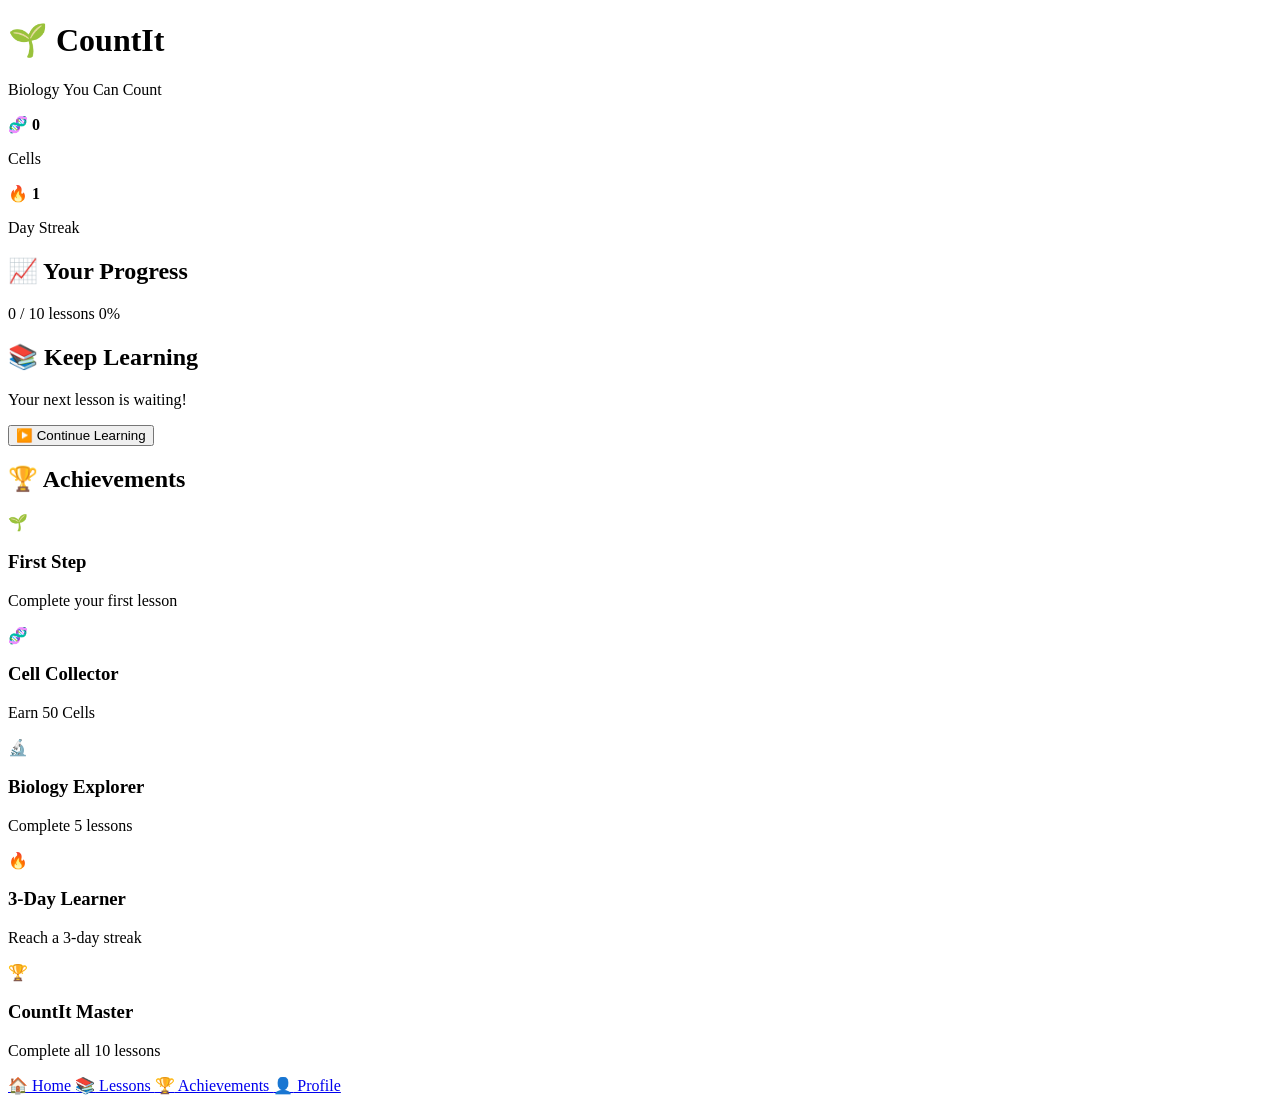
==== index.html @ 04704135 "Create index.html" ====
<!DOCTYPE html>
<html lang="en">

<head>

  <meta charset="UTF-8">

  <meta
    name="viewport"
    content="width=device-width, initial-scale=1.0">

  <title>CountIt | Biology You Can Count</title>

  <link rel="stylesheet" href="style.css">
  <link rel="manifest" href="manifest.json">

</head>


<body>

  <!-- HEADER -->

  <header>

    <h1>🌱 CountIt</h1>

    <p>
      Biology You Can Count
    </p>

  </header>


  <main class="container">


    <!-- DASHBOARD -->

    <section class="dashboard">

      <div class="stat">

        <span>🧬</span>

        <strong id="cells">
          0
        </strong>

        <p>
          Cells
        </p>

      </div>


      <div class="stat">

        <span>🔥</span>

        <strong id="streak">
          0
        </strong>

        <p>
          Day Streak
        </p>

      </div>

    </section>


    <!-- PROGRESS -->

    <section class="progress-section">

      <h2>📈 Your Progress</h2>

      <div class="progress-info">

        <span id="progressText">
          0 / 10 lessons
        </span>

        <span id="progressPercent">
          0%
        </span>

      </div>


      <div class="progress-bar">

        <div
          id="progressFill"
          class="progress-fill">
        </div>

      </div>

    </section>


    <!-- CONTINUE LEARNING -->

    <section class="continue-section">

      <h2>
        📚 Keep Learning
      </h2>

      <p id="continueText">
        Your next lesson is waiting!
      </p>

      <button
        id="continueBtn"
        onclick="continueLearning()">

        ▶️ Continue Learning

      </button>

    </section>


    <!-- ACHIEVEMENTS -->

    <section class="achievements-section">

      <h2>
        🏆 Achievements
      </h2>

      <div class="achievement-grid">


        <!-- ACHIEVEMENT 1 -->

        <div
          id="achievement1"
          class="achievement">

          <span>🌱</span>

          <h3>
            First Step
          </h3>

          <p>
            Complete your first lesson
          </p>

        </div>


        <!-- ACHIEVEMENT 2 -->

        <div
          id="achievement2"
          class="achievement">

          <span>🧬</span>

          <h3>
            Cell Collector
          </h3>

          <p>
            Earn 50 Cells
          </p>

        </div>


        <!-- ACHIEVEMENT 3 -->

        <div
          id="achievement3"
          class="achievement">

          <span>🔬</span>

          <h3>
            Biology Explorer
          </h3>

          <p>
            Complete 5 lessons
          </p>

        </div>


        <!-- ACHIEVEMENT 4 -->

        <div
          id="achievement4"
          class="achievement">

          <span>🔥</span>

          <h3>
            3-Day Learner
          </h3>

          <p>
            Reach a 3-day streak
          </p>

        </div>


        <!-- ACHIEVEMENT 5 -->

        <div
          id="achievement5"
          class="achievement">

          <span>🏆</span>

          <h3>
            CountIt Master
          </h3>

          <p>
            Complete all 10 lessons
          </p>

        </div>


      </div>

    </section>


  </main>


  <!-- BOTTOM NAVIGATION -->

  <nav class="bottom-nav">


    <a
      href="index.html"
      class="nav-item active">

      <span>🏠</span>

      Home

    </a>


    <a
      href="lessons.html"
      class="nav-item">

      <span>📚</span>

      Lessons

    </a>


    <a
      href="achievements.html"
      class="nav-item">

      <span>🏆</span>

      Achievements

    </a>


    <a
      href="profile.html"
      class="nav-item">

      <span>👤</span>

      Profile

    </a>


  </nav>


  <!-- COUNTIT SHARED JAVASCRIPT -->

  <script src="app.js"></script>


  <script>


    /* =========================
       CELLS
    ========================= */

    let cells =
      Number(
        localStorage.getItem("cells")
      ) || 0;


    const cellsDisplay =
      document.getElementById("cells");


    /*
      Get the previous
      Cells amount.
    */

    let previousCells =
      Number(
        localStorage.getItem(
          "previousCells"
        )
      ) || 0;


    /*
      Animate the Cells
      number upward.
    */

    let currentCells =
      previousCells;


    const cellAnimation =
      setInterval(
        function() {

          if (
            currentCells >= cells
          ) {

            clearInterval(
              cellAnimation
            );

            localStorage.setItem(
              "previousCells",
              cells
            );

            return;

          }


          currentCells++;


          cellsDisplay.textContent =
            currentCells;

        },
        30
      );


    /*
      If the current Cells
      amount is lower than
      the saved amount,
      show the current amount.
    */

    if (
      cells < previousCells
    ) {

      cellsDisplay.textContent =
        cells;

      localStorage.setItem(
        "previousCells",
        cells
      );

    }



    /* =========================
       DAY STREAK
    ========================= */

    let streak =
      Number(
        localStorage.getItem("streak")
      ) || 0;


    const today =
      new Date()
        .toISOString()
        .split("T")[0];


    const lastVisitDate =
      localStorage.getItem(
        "lastVisitDate"
      );


    if (!lastVisitDate) {

      streak = 1;

      localStorage.setItem(
        "streak",
        streak
      );

      localStorage.setItem(
        "lastVisitDate",
        today
      );

    }


    else if (
      lastVisitDate !== today
    ) {

      const lastDate =
        new Date(lastVisitDate);

      const currentDate =
        new Date(today);


      const difference =
        Math.floor(
          (
            currentDate -
            lastDate
          ) /
          (1000 * 60 * 60 * 24)
        );


      if (difference === 1) {

        streak++;

      }

      else if (difference > 1) {

        streak = 1;

      }


      localStorage.setItem(
        "streak",
        streak
      );


      localStorage.setItem(
        "lastVisitDate",
        today
      );

    }


    document.getElementById(
      "streak"
    ).textContent = streak;



    /* =========================
       COUNT COMPLETED LESSONS
    ========================= */

    let completedLessons = 0;


    for (
      let i = 1;
      i <= 10;
      i++
    ) {

      if (
        localStorage.getItem(
          "lesson" + i + "Completed"
        ) === "true"
      ) {

        completedLessons++;

      }

    }



    /* =========================
       PROGRESS
    ========================= */

    const progress =
      Math.round(
        (
          completedLessons / 10
        ) * 100
      );


    document.getElementById(
      "progressText"
    ).textContent =
      completedLessons +
      " / 10 lessons";


    document.getElementById(
      "progressPercent"
    ).textContent =
      progress + "%";


    document.getElementById(
      "progressFill"
    ).style.width =
      progress + "%";



    /* =========================
       ACHIEVEMENTS
    ========================= */

    function unlockAchievement(
      number
    ) {

      document
        .getElementById(
          "achievement" + number
        )
        .classList.add(
          "unlocked"
        );

    }


    /* First Step */

    if (
      completedLessons >= 1
    ) {

      unlockAchievement(1);

    }


    /* Cell Collector */

    if (
      cells >= 50
    ) {

      unlockAchievement(2);

    }


    /* Biology Explorer */

    if (
      completedLessons >= 5
    ) {

      unlockAchievement(3);

    }


    /* 3-Day Learner */

    if (
      streak >= 3
    ) {

      unlockAchievement(4);

    }


    /* CountIt Master */

    if (
      completedLessons === 10
    ) {

      unlockAchievement(5);

    }



    /* =========================
       CONTINUE LEARNING
    ========================= */

    function continueLearning() {


      for (
        let i = 1;
        i <= 10;
        i++
      ) {

        const completed =
          localStorage.getItem(
            "lesson" + i + "Completed"
          ) === "true";


        if (!completed) {

          window.location.href =
            "lesson" + i + ".html";

          return;

        }

      }


      document.getElementById(
        "continueText"
      ).textContent =
        "🎉 You have completed all 10 CountIt lessons!";


      document.getElementById(
        "continueBtn"
      ).textContent =
        "🏆 CountIt Complete";


      document.getElementById(
        "continueBtn"
      ).onclick =
        function() {

          window.location.href =
            "lesson10.html";

        };

    }



    /* =========================
       ALL LESSONS COMPLETE
    ========================= */

    if (
      completedLessons === 10
    ) {

      document.getElementById(
        "continueText"
      ).textContent =
        "🎉 You have completed all 10 CountIt lessons!";


      document.getElementById(
        "continueBtn"
      ).textContent =
        "🏆 CountIt Complete";

    }



    /* =========================
       SERVICE WORKER
    ========================= */

    if (
      "serviceWorker" in navigator
    ) {

      window.addEventListener(
        "load",
        function() {

          navigator.serviceWorker
            .register(
              "service-worker.js"
            )
            .then(
              function() {

                console.log(
                  "CountIt service worker registered!"
                );

              }
            )
            .catch(
              function(error) {

                console.error(
                  "Service worker registration failed:",
                  error
                );

              }
            );

        }
      );

    }


  </script>

</body>

</html>
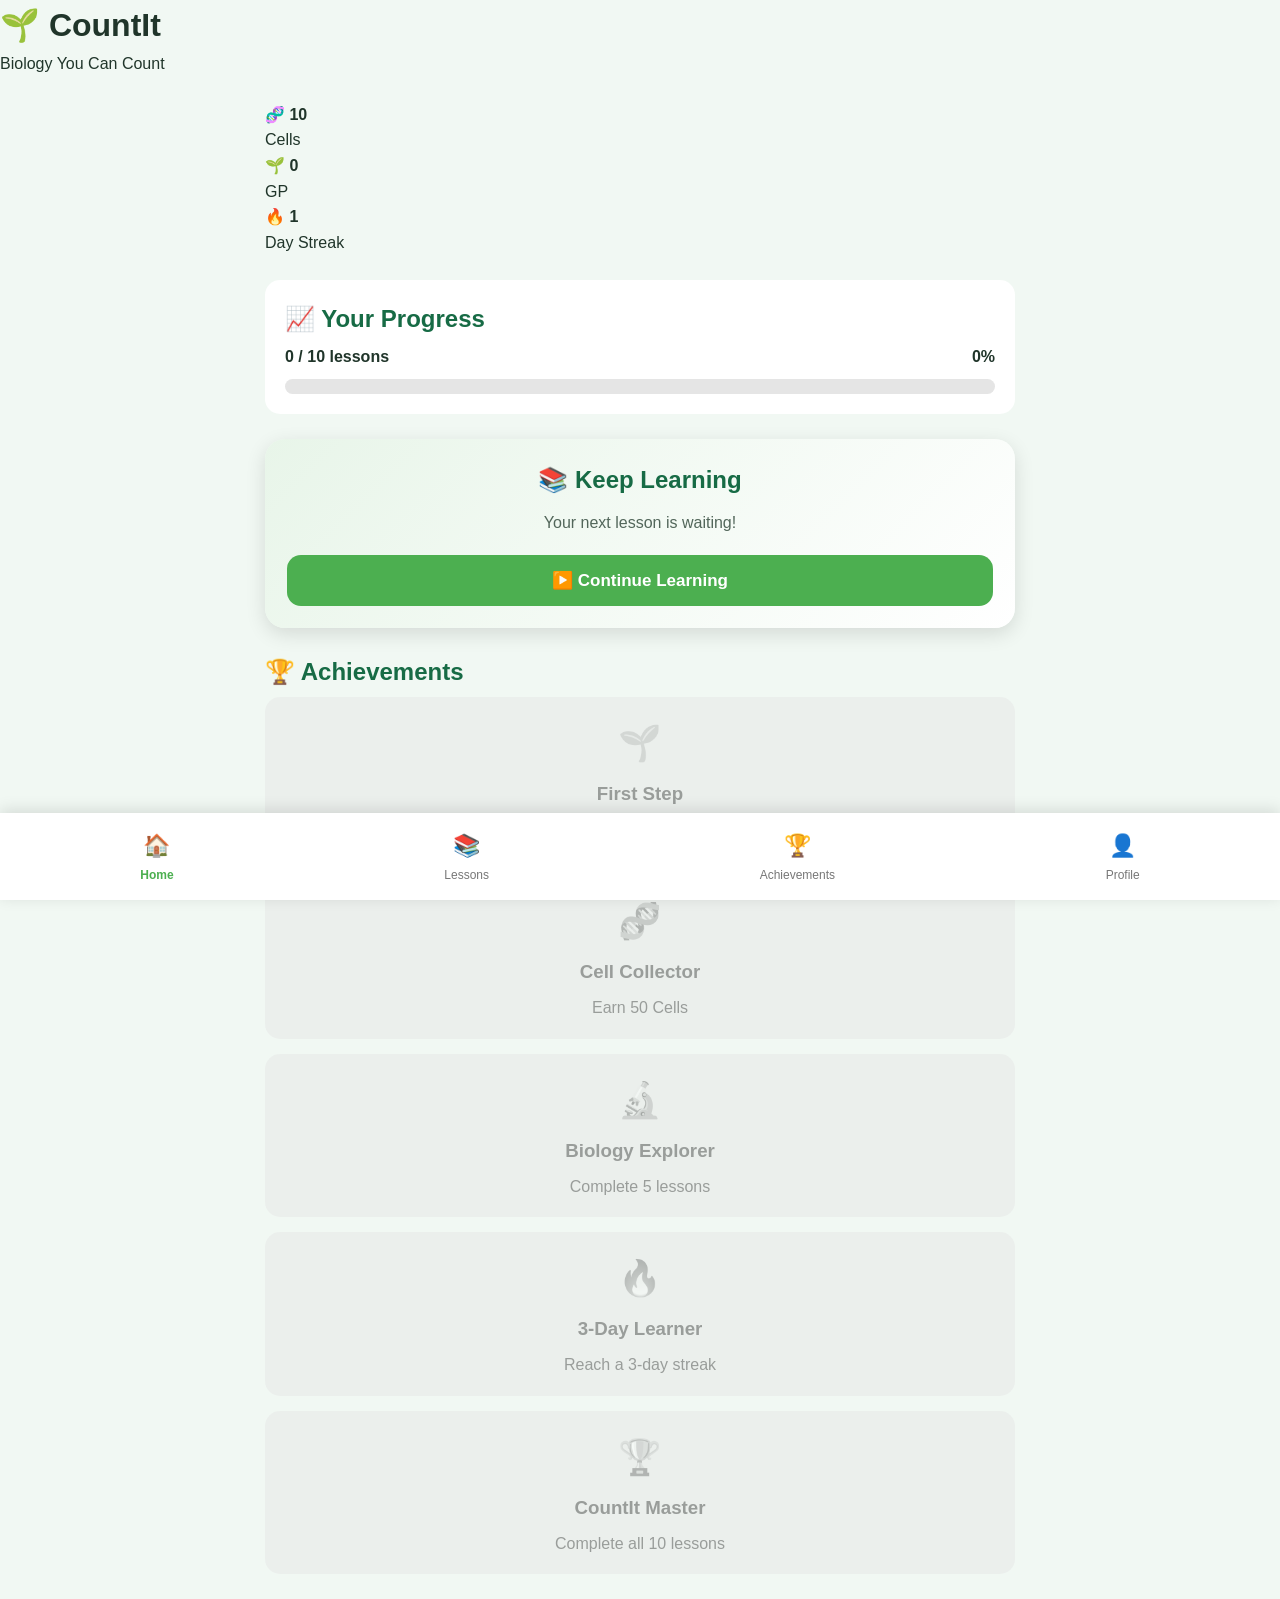
==== commit 71bb5159: "Update index.html" ====
--- a/index.html
+++ b/index.html
@@ -1,302 +1,288 @@
-<!DOCTYPE html>
-<html lang="en">
-
-<head>
-
-  <meta charset="UTF-8">
-
-  <meta
-    name="viewport"
-    content="width=device-width, initial-scale=1.0">
-
-  <title>CountIt | Biology You Can Count</title>
-
-  <link rel="stylesheet" href="style.css">
-  <link rel="manifest" href="manifest.json">
-
-</head>
-
-
-<body>
-
-  <!-- HEADER -->
-
-  <header>
-
-    <h1>🌱 CountIt</h1>
+<!DOCTYPE html><html lang="en"><head>  <meta charset="UTF-8"><meta
+name="viewport"
+content="width=device-width, initial-scale=1.0">
+
+  <title>CountIt | Biology You Can Count</title>  <link rel="stylesheet" href="style.css">
+  <link rel="manifest" href="manifest.json"></head><body>  <!-- HEADER -->  <header><h1>🌱 CountIt</h1>
+
+<p>
+  Biology You Can Count
+</p>
+
+  </header>  <main class="container"><!-- DASHBOARD -->
+
+<section class="dashboard">
+
+
+  <!-- CELLS -->
+
+  <div class="stat">
+
+    <span>🧬</span>
+
+    <strong id="cells">
+      10
+    </strong>
 
     <p>
-      Biology You Can Count
+      Cells
     </p>
 
-  </header>
-
-
-  <main class="container">
-
-
-    <!-- DASHBOARD -->
-
-    <section class="dashboard">
-
-      <div class="stat">
-
-        <span>🧬</span>
-
-        <strong id="cells">
-          0
-        </strong>
-
-        <p>
-          Cells
-        </p>
-
-      </div>
-
-
-      <div class="stat">
-
-        <span>🔥</span>
-
-        <strong id="streak">
-          0
-        </strong>
-
-        <p>
-          Day Streak
-        </p>
-
-      </div>
-
-    </section>
-
-
-    <!-- PROGRESS -->
-
-    <section class="progress-section">
-
-      <h2>📈 Your Progress</h2>
-
-      <div class="progress-info">
-
-        <span id="progressText">
-          0 / 10 lessons
-        </span>
-
-        <span id="progressPercent">
-          0%
-        </span>
-
-      </div>
-
-
-      <div class="progress-bar">
-
-        <div
-          id="progressFill"
-          class="progress-fill">
-        </div>
-
-      </div>
-
-    </section>
-
-
-    <!-- CONTINUE LEARNING -->
-
-    <section class="continue-section">
-
-      <h2>
-        📚 Keep Learning
-      </h2>
-
-      <p id="continueText">
-        Your next lesson is waiting!
+  </div>
+
+
+  <!-- GP -->
+
+  <div class="stat">
+
+    <span>🌱</span>
+
+    <strong id="gp">
+      0
+    </strong>
+
+    <p>
+      GP
+    </p>
+
+  </div>
+
+
+  <!-- STREAK -->
+
+  <div class="stat">
+
+    <span>🔥</span>
+
+    <strong id="streak">
+      0
+    </strong>
+
+    <p>
+      Day Streak
+    </p>
+
+  </div>
+
+
+</section>
+
+
+
+<!-- PROGRESS -->
+
+<section class="progress-section">
+
+  <h2>📈 Your Progress</h2>
+
+  <div class="progress-info">
+
+    <span id="progressText">
+      0 / 10 lessons
+    </span>
+
+    <span id="progressPercent">
+      0%
+    </span>
+
+  </div>
+
+
+  <div class="progress-bar">
+
+    <div
+      id="progressFill"
+      class="progress-fill">
+    </div>
+
+  </div>
+
+</section>
+
+
+
+<!-- CONTINUE LEARNING -->
+
+<section class="continue-section">
+
+  <h2>
+    📚 Keep Learning
+  </h2>
+
+  <p id="continueText">
+    Your next lesson is waiting!
+  </p>
+
+  <button
+    id="continueBtn"
+    onclick="continueLearning()">
+
+    ▶️ Continue Learning
+
+  </button>
+
+</section>
+
+
+
+<!-- ACHIEVEMENTS -->
+
+<section class="achievements-section">
+
+  <h2>
+    🏆 Achievements
+  </h2>
+
+  <div class="achievement-grid">
+
+
+    <!-- ACHIEVEMENT 1 -->
+
+    <div
+      id="achievement1"
+      class="achievement">
+
+      <span>🌱</span>
+
+      <h3>
+        First Step
+      </h3>
+
+      <p>
+        Complete your first lesson
       </p>
 
-      <button
-        id="continueBtn"
-        onclick="continueLearning()">
-
-        ▶️ Continue Learning
-
-      </button>
-
-    </section>
-
-
-    <!-- ACHIEVEMENTS -->
-
-    <section class="achievements-section">
-
-      <h2>
-        🏆 Achievements
-      </h2>
-
-      <div class="achievement-grid">
-
-
-        <!-- ACHIEVEMENT 1 -->
-
-        <div
-          id="achievement1"
-          class="achievement">
-
-          <span>🌱</span>
-
-          <h3>
-            First Step
-          </h3>
-
-          <p>
-            Complete your first lesson
-          </p>
-
-        </div>
-
-
-        <!-- ACHIEVEMENT 2 -->
-
-        <div
-          id="achievement2"
-          class="achievement">
-
-          <span>🧬</span>
-
-          <h3>
-            Cell Collector
-          </h3>
-
-          <p>
-            Earn 50 Cells
-          </p>
-
-        </div>
-
-
-        <!-- ACHIEVEMENT 3 -->
-
-        <div
-          id="achievement3"
-          class="achievement">
-
-          <span>🔬</span>
-
-          <h3>
-            Biology Explorer
-          </h3>
-
-          <p>
-            Complete 5 lessons
-          </p>
-
-        </div>
-
-
-        <!-- ACHIEVEMENT 4 -->
-
-        <div
-          id="achievement4"
-          class="achievement">
-
-          <span>🔥</span>
-
-          <h3>
-            3-Day Learner
-          </h3>
-
-          <p>
-            Reach a 3-day streak
-          </p>
-
-        </div>
-
-
-        <!-- ACHIEVEMENT 5 -->
-
-        <div
-          id="achievement5"
-          class="achievement">
-
-          <span>🏆</span>
-
-          <h3>
-            CountIt Master
-          </h3>
-
-          <p>
-            Complete all 10 lessons
-          </p>
-
-        </div>
-
-
-      </div>
-
-    </section>
-
-
-  </main>
-
-
-  <!-- BOTTOM NAVIGATION -->
-
-  <nav class="bottom-nav">
-
-
-    <a
-      href="index.html"
-      class="nav-item active">
-
-      <span>🏠</span>
-
-      Home
-
-    </a>
-
-
-    <a
-      href="lessons.html"
-      class="nav-item">
-
-      <span>📚</span>
-
-      Lessons
-
-    </a>
-
-
-    <a
-      href="achievements.html"
-      class="nav-item">
+    </div>
+
+
+
+    <!-- ACHIEVEMENT 2 -->
+
+    <div
+      id="achievement2"
+      class="achievement">
+
+      <span>🧬</span>
+
+      <h3>
+        Cell Collector
+      </h3>
+
+      <p>
+        Earn 50 Cells
+      </p>
+
+    </div>
+
+
+
+    <!-- ACHIEVEMENT 3 -->
+
+    <div
+      id="achievement3"
+      class="achievement">
+
+      <span>🔬</span>
+
+      <h3>
+        Biology Explorer
+      </h3>
+
+      <p>
+        Complete 5 lessons
+      </p>
+
+    </div>
+
+
+
+    <!-- ACHIEVEMENT 4 -->
+
+    <div
+      id="achievement4"
+      class="achievement">
+
+      <span>🔥</span>
+
+      <h3>
+        3-Day Learner
+      </h3>
+
+      <p>
+        Reach a 3-day streak
+      </p>
+
+    </div>
+
+
+
+    <!-- ACHIEVEMENT 5 -->
+
+    <div
+      id="achievement5"
+      class="achievement">
 
       <span>🏆</span>
 
-      Achievements
-
-    </a>
-
-
-    <a
-      href="profile.html"
-      class="nav-item">
-
-      <span>👤</span>
-
-      Profile
-
-    </a>
-
-
-  </nav>
-
-
-  <!-- COUNTIT SHARED JAVASCRIPT -->
-
-  <script src="app.js"></script>
-
-
-  <script>
+      <h3>
+        CountIt Master
+      </h3>
+
+      <p>
+        Complete all 10 lessons
+      </p>
+
+    </div>
+
+
+  </div>
+
+</section>
+
+  </main>  <!-- BOTTOM NAVIGATION -->  <nav class="bottom-nav"><a
+  href="index.html"
+  class="nav-item active">
+
+  <span>🏠</span>
+
+  Home
+
+</a>
+
+
+<a
+  href="lessons.html"
+  class="nav-item">
+
+  <span>📚</span>
+
+  Lessons
+
+</a>
+
+
+<a
+  href="achievements.html"
+  class="nav-item">
+
+  <span>🏆</span>
+
+  Achievements
+
+</a>
+
+
+<a
+  href="profile.html"
+  class="nav-item">
+
+  <span>👤</span>
+
+  Profile
+
+</a>
+
+  </nav>  <!-- COUNTIT SHARED JAVASCRIPT -->  <script src="app.js"></script>  <script>
 
 
     /* =========================
@@ -304,90 +290,72 @@
     ========================= */
 
     let cells =
-      Number(
-        localStorage.getItem("cells")
-      ) || 0;
-
-
-    const cellsDisplay =
-      document.getElementById("cells");
+      localStorage.getItem("cells");
 
 
     /*
-      Get the previous
-      Cells amount.
+      First time opening CountIt:
+      give the learner 10 Cells.
     */
 
-    let previousCells =
-      Number(
-        localStorage.getItem(
-          "previousCells"
-        )
-      ) || 0;
-
-
-    /*
-      Animate the Cells
-      number upward.
-    */
-
-    let currentCells =
-      previousCells;
-
-
-    const cellAnimation =
-      setInterval(
-        function() {
-
-          if (
-            currentCells >= cells
-          ) {
-
-            clearInterval(
-              cellAnimation
-            );
-
-            localStorage.setItem(
-              "previousCells",
-              cells
-            );
-
-            return;
-
-          }
-
-
-          currentCells++;
-
-
-          cellsDisplay.textContent =
-            currentCells;
-
-        },
-        30
-      );
-
-
-    /*
-      If the current Cells
-      amount is lower than
-      the saved amount,
-      show the current amount.
-    */
-
-    if (
-      cells < previousCells
-    ) {
-
-      cellsDisplay.textContent =
-        cells;
+    if (cells === null) {
+
+      cells = 10;
 
       localStorage.setItem(
-        "previousCells",
+        "cells",
         cells
       );
 
     }
+
+    else {
+
+      cells = Number(cells);
+
+    }
+
+
+    document.getElementById(
+      "cells"
+    ).textContent = cells;
+
+
+
+    /* =========================
+       GP — GROWTH POINTS
+    ========================= */
+
+    let gp =
+      localStorage.getItem("gp");
+
+
+    /*
+      First time opening CountIt:
+      start with 0 GP.
+    */
+
+    if (gp === null) {
+
+      gp = 0;
+
+      localStorage.setItem(
+        "gp",
+        gp
+      );
+
+    }
+
+    else {
+
+      gp = Number(gp);
+
+    }
+
+
+    document.getElementById(
+      "gp"
+    ).textContent = gp;
 
 
 
@@ -413,6 +381,11 @@
       );
 
 
+
+    /*
+      First visit.
+    */
+
     if (!lastVisitDate) {
 
       streak = 1;
@@ -429,6 +402,11 @@
 
     }
 
+
+
+    /*
+      New day.
+    */
 
     else if (
       lastVisitDate !== today
@@ -451,13 +429,17 @@
         );
 
 
+
       if (difference === 1) {
 
         streak++;
 
       }
 
-      else if (difference > 1) {
+
+      else if (
+        difference > 1
+      ) {
 
         streak = 1;
 
@@ -485,6 +467,153 @@
 
 
     /* =========================
+       STREAK REWARDS
+    ========================= */
+
+
+    /*
+      Each reward can only
+      be received once.
+    */
+
+    const streakRewards = {
+
+      7: {
+        cells: 10,
+        gp: 10
+      },
+
+      14: {
+        cells: 10,
+        gp: 10
+      },
+
+      28: {
+        cells: 20,
+        gp: 20
+      },
+
+      42: {
+        cells: 30,
+        gp: 30
+      },
+
+      56: {
+        cells: 40,
+        gp: 40
+      },
+
+      70: {
+        cells: 50,
+        gp: 50
+      },
+
+      84: {
+        cells: 60,
+        gp: 60
+      },
+
+      100: {
+        cells: 75,
+        gp: 75
+      }
+
+    };
+
+
+
+    /*
+      Check every streak
+      milestone that has
+      been reached.
+    */
+
+    for (
+      const milestone in streakRewards
+    ) {
+
+      const reward =
+        streakRewards[milestone];
+
+
+      const rewardKey =
+        "streakReward" +
+        milestone;
+
+
+      const alreadyReceived =
+        localStorage.getItem(
+          rewardKey
+        ) === "true";
+
+
+      if (
+        streak >= Number(milestone) &&
+        !alreadyReceived
+      ) {
+
+
+        cells +=
+          reward.cells;
+
+
+        gp +=
+          reward.gp;
+
+
+        localStorage.setItem(
+          "cells",
+          cells
+        );
+
+
+        localStorage.setItem(
+          "gp",
+          gp
+        );
+
+
+        localStorage.setItem(
+          rewardKey,
+          "true"
+        );
+
+
+        /*
+          Show the reward
+          in the browser console.
+        */
+
+        console.log(
+          "🔥 Streak Reward:",
+          milestone + " days",
+          "+" + reward.cells + " Cells",
+          "+" + reward.gp + " GP"
+        );
+
+      }
+
+    }
+
+
+
+    /*
+      Update displays after
+      streak rewards.
+    */
+
+    document.getElementById(
+      "cells"
+    ).textContent = cells;
+
+
+    document.getElementById(
+      "gp"
+    ).textContent = gp;
+
+
+
+    /* =========================
        COUNT COMPLETED LESSONS
     ========================= */
 
@@ -499,7 +628,9 @@
 
       if (
         localStorage.getItem(
-          "lesson" + i + "Completed"
+          "lesson" +
+          i +
+          "Completed"
         ) === "true"
       ) {
 
@@ -553,7 +684,8 @@
 
       document
         .getElementById(
-          "achievement" + number
+          "achievement" +
+          number
         )
         .classList.add(
           "unlocked"
@@ -562,6 +694,7 @@
     }
 
 
+
     /* First Step */
 
     if (
@@ -573,6 +706,7 @@
     }
 
 
+
     /* Cell Collector */
 
     if (
@@ -584,6 +718,7 @@
     }
 
 
+
     /* Biology Explorer */
 
     if (
@@ -595,6 +730,7 @@
     }
 
 
+
     /* 3-Day Learner */
 
     if (
@@ -604,6 +740,7 @@
       unlockAchievement(4);
 
     }
+
 
 
     /* CountIt Master */
@@ -633,14 +770,18 @@
 
         const completed =
           localStorage.getItem(
-            "lesson" + i + "Completed"
+            "lesson" +
+            i +
+            "Completed"
           ) === "true";
 
 
         if (!completed) {
 
           window.location.href =
-            "lesson" + i + ".html";
+            "lesson" +
+            i +
+            ".html";
 
           return;
 
@@ -741,7 +882,5 @@
 
 
   </script>
-
 </body>
-
 </html>
--- a/style.css
+++ b/style.css
@@ -0,0 +1,331 @@
+* {
+  margin: 0;
+  padding: 0;
+  box-sizing: border-box;
+}
+
+body {
+  font-family: Arial, sans-serif;
+  background: #f1f8f3;
+  color: #20352a;
+  line-height: 1.6;
+}
+
+/* Header */
+
+.app-header {
+  background: linear-gradient(135deg, #176b45, #2e9b68);
+  color: white;
+  text-align: center;
+  padding: 35px 15px;
+}
+
+.app-header h1 {
+  font-size: 36px;
+  margin-bottom: 5px;
+}
+
+.app-header p {
+  font-size: 18px;
+}
+
+.app-header small {
+  opacity: 0.9;
+}
+
+/* Main container */
+
+.container {
+  width: 92%;
+  max-width: 750px;
+  margin: 25px auto;
+}
+
+/* Welcome card */
+
+.welcome-card {
+  background: white;
+  padding: 25px;
+  border-radius: 20px;
+  box-shadow: 0 5px 15px rgba(0, 0, 0, 0.08);
+  margin-bottom: 30px;
+}
+
+.welcome-card h2 {
+  color: #176b45;
+  margin-bottom: 10px;
+}
+
+.welcome-card p {
+  color: #52665a;
+  margin-bottom: 18px;
+}
+
+/* Buttons */
+
+button {
+  background: #176b45;
+  color: white;
+  border: none;
+  padding: 12px 20px;
+  border-radius: 10px;
+  font-size: 16px;
+  cursor: pointer;
+}
+
+button:hover {
+  background: #0d4d31;
+}
+
+/* Lessons */
+
+h2 {
+  color: #176b45;
+  margin-bottom: 5px;
+}
+
+.section-description {
+  color: #607568;
+  margin-bottom: 18px;
+}
+
+.lesson-list {
+  display: grid;
+  gap: 16px;
+}
+
+.lesson-card {
+  background: white;
+  padding: 20px;
+  border-radius: 16px;
+  border-left: 6px solid #2e9b68;
+  box-shadow: 0 4px 12px rgba(0, 0, 0, 0.06);
+}
+
+.lesson-card h3 {
+  color: #176b45;
+  margin-bottom: 6px;
+}
+
+.lesson-card p {
+  color: #52665a;
+  margin-bottom: 12px;
+}
+
+.lesson-card button {
+  width: 100%;
+}
+
+/* Premium lessons */
+
+.lesson-card.locked {
+  border-left-color: #d49b28;
+}
+
+.lesson-card.locked h3 {
+  color: #946b13;
+}
+
+.lesson-card.locked button {
+  background: #d49b28;
+}
+
+/* Footer */
+
+footer {
+  text-align: center;
+  padding: 25px 15px;
+  color: #607568;
+  font-size: 14px;
+}
+
+/* Progress display */
+
+.progress-box {
+  background: white;
+  padding: 20px;
+  border-radius: 18px;
+  margin-bottom: 25px;
+  box-shadow: 0 5px 15px rgba(0, 0, 0, 0.08);
+  text-align: center;
+}
+
+.progress-box h2 {
+  margin-bottom: 12px;
+}
+
+.progress-box p {
+  margin: 6px 0;
+  color: #52665a;
+}
+
+/* Completed lessons */
+
+.lesson-card.completed {
+  border-left-color: #176b45;
+  background: #e9f8ee;
+}
+
+/* Locked lessons */
+
+.lesson-card.locked {
+  opacity: 0.75;
+}
+
+/* PROGRESS SECTION */
+
+.progress-section {
+  margin: 25px 0;
+  padding: 20px;
+  border-radius: 15px;
+  background: white;
+}
+
+.progress-info {
+  display: flex;
+  justify-content: space-between;
+  margin-bottom: 10px;
+  font-weight: bold;
+}
+
+.progress-bar {
+  width: 100%;
+  height: 15px;
+  background: #e5e5e5;
+  border-radius: 20px;
+  overflow: hidden;
+}
+
+.progress-fill {
+  height: 100%;
+  width: 0%;
+  background: #4caf50;
+  border-radius: 20px;
+  transition: width 0.5s ease;
+}
+
+/* ACHIEVEMENTS */
+
+.achievements-section {
+  margin: 25px 0;
+}
+
+.achievement-grid {
+  display: grid;
+  gap: 15px;
+}
+
+.achievement {
+  padding: 18px;
+  border-radius: 15px;
+  background: #e5e5e5;
+  text-align: center;
+  opacity: 0.45;
+  filter: grayscale(1);
+  transition: 0.3s;
+}
+
+.achievement span {
+  font-size: 35px;
+}
+
+.achievement h3 {
+  margin: 8px 0;
+}
+
+.achievement p {
+  margin: 0;
+}
+
+/* UNLOCKED */
+
+.achievement.unlocked {
+  opacity: 1;
+  filter: grayscale(0);
+  background: white;
+  transform: scale(1.02);
+}
+
+/* ============================= */
+/* COUNTIT APP NAVIGATION */
+/* ============================= */
+
+.bottom-nav {
+  position: fixed;
+  bottom: 0;
+  left: 0;
+  width: 100%;
+
+  display: flex;
+  justify-content: space-around;
+  align-items: center;
+
+  padding: 10px 5px;
+
+  background: white;
+
+  box-shadow: 0 -3px 15px rgba(0, 0, 0, 0.12);
+
+  z-index: 1000;
+}
+
+.nav-item {
+  display: flex;
+  flex-direction: column;
+  align-items: center;
+
+  gap: 3px;
+
+  font-size: 12px;
+
+  color: #777;
+
+  text-decoration: none;
+
+  padding: 5px 10px;
+}
+
+.nav-item span {
+  font-size: 22px;
+}
+
+.nav-item.active {
+  color: #4caf50;
+  font-weight: bold;
+}
+
+/* =========================
+   CONTINUE LEARNING
+========================= */
+
+.continue-section {
+  margin: 25px 0;
+  padding: 22px;
+  border-radius: 20px;
+  background: linear-gradient(135deg, #e8f5e9, #ffffff);
+  box-shadow: 0 6px 20px rgba(0, 0, 0, 0.12);
+  text-align: center;
+}
+
+.continue-section h2 {
+  margin-bottom: 10px;
+  font-size: 24px;
+}
+
+.continue-section p {
+  margin-bottom: 20px;
+  color: #52665a;
+}
+
+.continue-section button {
+  width: 100%;
+  padding: 15px;
+  border-radius: 14px;
+  background: #4caf50;
+  font-size: 17px;
+  font-weight: bold;
+}
+
+.continue-section button:active {
+  transform: scale(0.97);
+}
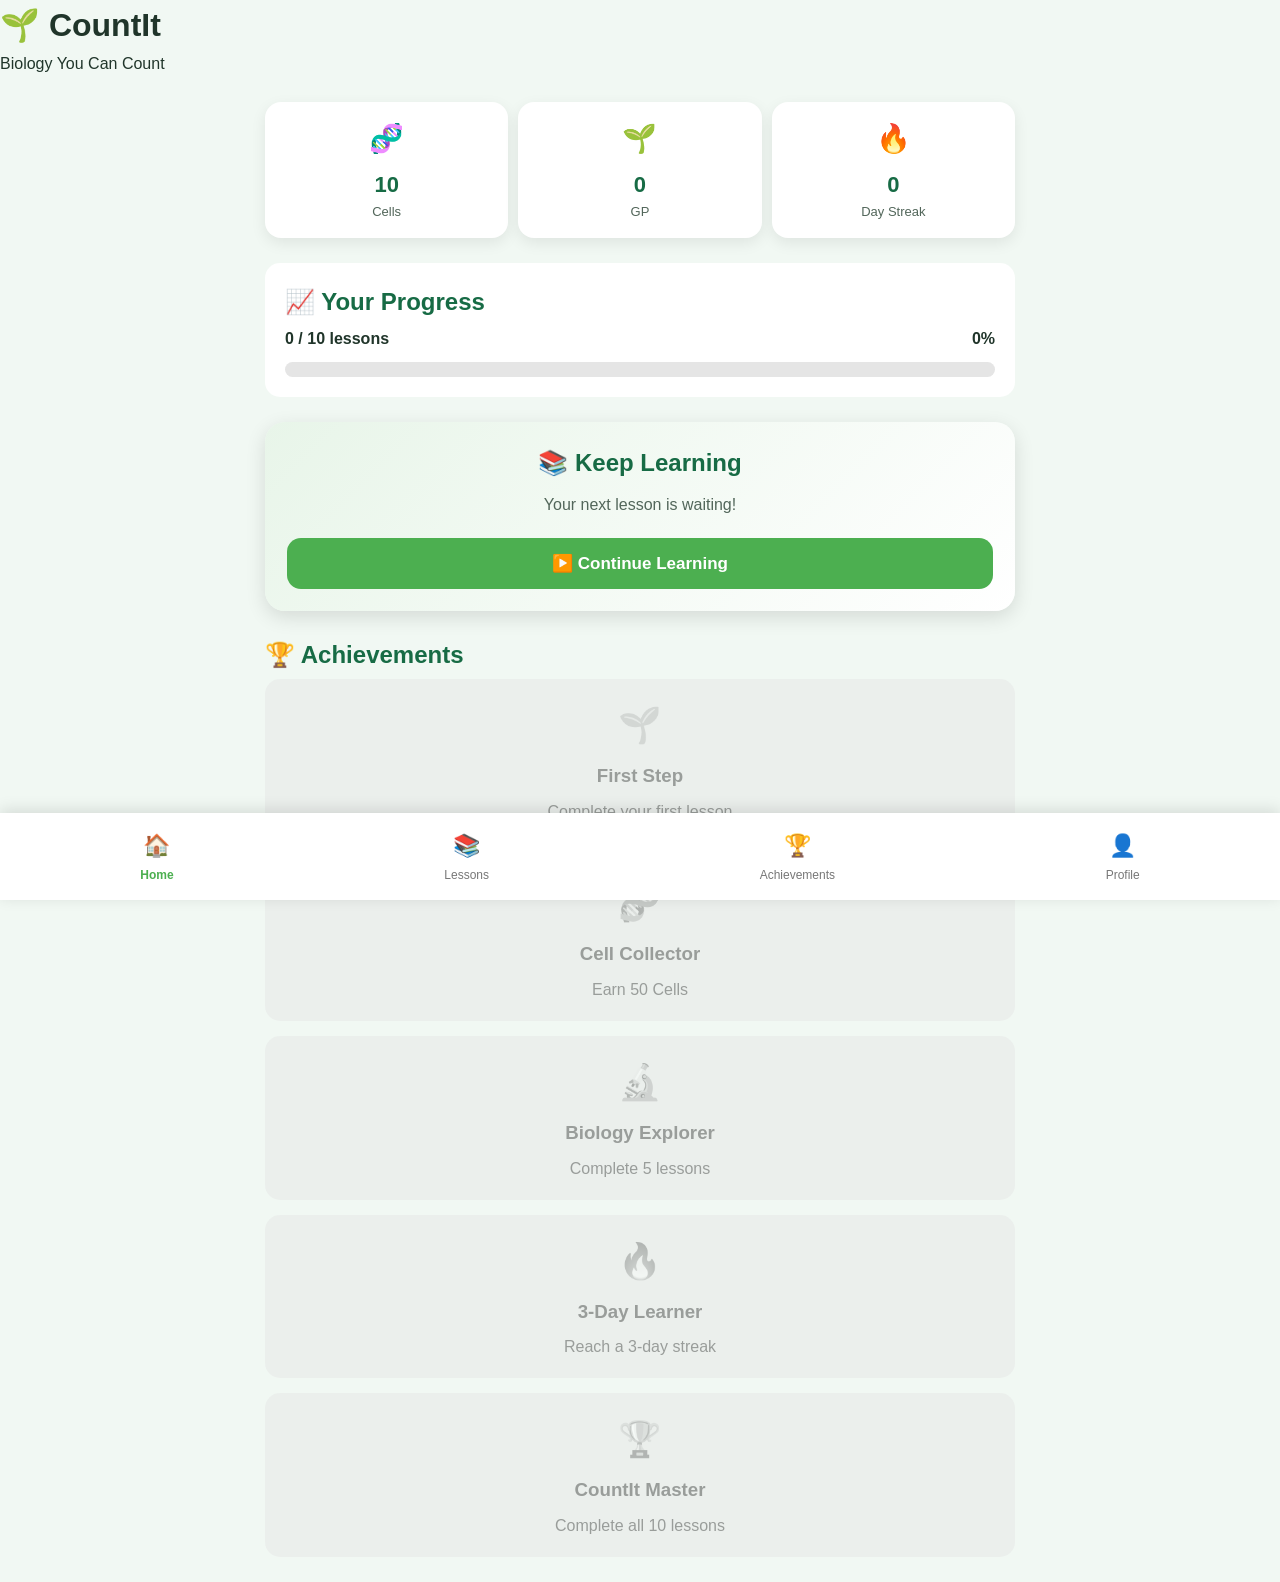
==== commit 13e01397: "Update index.html" ====
--- a/index.html
+++ b/index.html
@@ -1,302 +1,354 @@
-<!DOCTYPE html><html lang="en"><head>  <meta charset="UTF-8"><meta
-name="viewport"
-content="width=device-width, initial-scale=1.0">
-
-  <title>CountIt | Biology You Can Count</title>  <link rel="stylesheet" href="style.css">
-  <link rel="manifest" href="manifest.json"></head><body>  <!-- HEADER -->  <header><h1>🌱 CountIt</h1>
-
-<p>
-  Biology You Can Count
-</p>
-
-  </header>  <main class="container"><!-- DASHBOARD -->
-
-<section class="dashboard">
-
-
-  <!-- CELLS -->
-
-  <div class="stat">
-
-    <span>🧬</span>
-
-    <strong id="cells">
-      10
-    </strong>
+<!DOCTYPE html>
+<html lang="en">
+
+<head>
+
+  <meta charset="UTF-8">
+
+  <meta
+    name="viewport"
+    content="width=device-width, initial-scale=1.0">
+
+  <title>CountIt | Biology You Can Count</title>
+
+  <link
+    rel="stylesheet"
+    href="style.css">
+
+  <link
+    rel="manifest"
+    href="manifest.json">
+
+</head>
+
+
+<body>
+
+
+  <!-- HEADER -->
+
+  <header>
+
+    <h1>🌱 CountIt</h1>
 
     <p>
-      Cells
+      Biology You Can Count
     </p>
 
-  </div>
-
-
-  <!-- GP -->
-
-  <div class="stat">
-
-    <span>🌱</span>
-
-    <strong id="gp">
-      0
-    </strong>
-
-    <p>
-      GP
-    </p>
-
-  </div>
-
-
-  <!-- STREAK -->
-
-  <div class="stat">
-
-    <span>🔥</span>
-
-    <strong id="streak">
-      0
-    </strong>
-
-    <p>
-      Day Streak
-    </p>
-
-  </div>
-
-
-</section>
-
-
-
-<!-- PROGRESS -->
-
-<section class="progress-section">
-
-  <h2>📈 Your Progress</h2>
-
-  <div class="progress-info">
-
-    <span id="progressText">
-      0 / 10 lessons
-    </span>
-
-    <span id="progressPercent">
-      0%
-    </span>
-
-  </div>
-
-
-  <div class="progress-bar">
-
-    <div
-      id="progressFill"
-      class="progress-fill">
-    </div>
-
-  </div>
-
-</section>
-
-
-
-<!-- CONTINUE LEARNING -->
-
-<section class="continue-section">
-
-  <h2>
-    📚 Keep Learning
-  </h2>
-
-  <p id="continueText">
-    Your next lesson is waiting!
-  </p>
-
-  <button
-    id="continueBtn"
-    onclick="continueLearning()">
-
-    ▶️ Continue Learning
-
-  </button>
-
-</section>
-
-
-
-<!-- ACHIEVEMENTS -->
-
-<section class="achievements-section">
-
-  <h2>
-    🏆 Achievements
-  </h2>
-
-  <div class="achievement-grid">
-
-
-    <!-- ACHIEVEMENT 1 -->
-
-    <div
-      id="achievement1"
-      class="achievement">
-
-      <span>🌱</span>
-
-      <h3>
-        First Step
-      </h3>
-
-      <p>
-        Complete your first lesson
+  </header>
+
+
+
+  <main class="container">
+
+
+    <!-- DASHBOARD -->
+
+    <section class="dashboard">
+
+
+      <!-- CELLS -->
+
+      <div class="stat">
+
+        <span>🧬</span>
+
+        <strong id="cells">
+          10
+        </strong>
+
+        <p>
+          Cells
+        </p>
+
+      </div>
+
+
+      <!-- GP -->
+
+      <div class="stat">
+
+        <span>🌱</span>
+
+        <strong id="gp">
+          0
+        </strong>
+
+        <p>
+          GP
+        </p>
+
+      </div>
+
+
+      <!-- STREAK -->
+
+      <div class="stat">
+
+        <span>🔥</span>
+
+        <strong id="streak">
+          0
+        </strong>
+
+        <p>
+          Day Streak
+        </p>
+
+      </div>
+
+
+    </section>
+
+
+
+    <!-- PROGRESS -->
+
+    <section class="progress-section">
+
+      <h2>
+        📈 Your Progress
+      </h2>
+
+
+      <div class="progress-info">
+
+        <span id="progressText">
+          0 / 10 lessons
+        </span>
+
+        <span id="progressPercent">
+          0%
+        </span>
+
+      </div>
+
+
+      <div class="progress-bar">
+
+        <div
+          id="progressFill"
+          class="progress-fill">
+        </div>
+
+      </div>
+
+    </section>
+
+
+
+    <!-- CONTINUE LEARNING -->
+
+    <section class="continue-section">
+
+      <h2>
+        📚 Keep Learning
+      </h2>
+
+      <p id="continueText">
+        Your next lesson is waiting!
       </p>
 
-    </div>
-
-
-
-    <!-- ACHIEVEMENT 2 -->
-
-    <div
-      id="achievement2"
-      class="achievement">
-
-      <span>🧬</span>
-
-      <h3>
-        Cell Collector
-      </h3>
-
-      <p>
-        Earn 50 Cells
-      </p>
-
-    </div>
-
-
-
-    <!-- ACHIEVEMENT 3 -->
-
-    <div
-      id="achievement3"
-      class="achievement">
-
-      <span>🔬</span>
-
-      <h3>
-        Biology Explorer
-      </h3>
-
-      <p>
-        Complete 5 lessons
-      </p>
-
-    </div>
-
-
-
-    <!-- ACHIEVEMENT 4 -->
-
-    <div
-      id="achievement4"
-      class="achievement">
-
-      <span>🔥</span>
-
-      <h3>
-        3-Day Learner
-      </h3>
-
-      <p>
-        Reach a 3-day streak
-      </p>
-
-    </div>
-
-
-
-    <!-- ACHIEVEMENT 5 -->
-
-    <div
-      id="achievement5"
-      class="achievement">
+      <button
+        id="continueBtn"
+        onclick="continueLearning()">
+
+        ▶️ Continue Learning
+
+      </button>
+
+    </section>
+
+
+
+    <!-- ACHIEVEMENTS -->
+
+    <section class="achievements-section">
+
+      <h2>
+        🏆 Achievements
+      </h2>
+
+
+      <div class="achievement-grid">
+
+
+        <!-- ACHIEVEMENT 1 -->
+
+        <div
+          id="achievement1"
+          class="achievement">
+
+          <span>🌱</span>
+
+          <h3>
+            First Step
+          </h3>
+
+          <p>
+            Complete your first lesson
+          </p>
+
+        </div>
+
+
+
+        <!-- ACHIEVEMENT 2 -->
+
+        <div
+          id="achievement2"
+          class="achievement">
+
+          <span>🧬</span>
+
+          <h3>
+            Cell Collector
+          </h3>
+
+          <p>
+            Earn 50 Cells
+          </p>
+
+        </div>
+
+
+
+        <!-- ACHIEVEMENT 3 -->
+
+        <div
+          id="achievement3"
+          class="achievement">
+
+          <span>🔬</span>
+
+          <h3>
+            Biology Explorer
+          </h3>
+
+          <p>
+            Complete 5 lessons
+          </p>
+
+        </div>
+
+
+
+        <!-- ACHIEVEMENT 4 -->
+
+        <div
+          id="achievement4"
+          class="achievement">
+
+          <span>🔥</span>
+
+          <h3>
+            3-Day Learner
+          </h3>
+
+          <p>
+            Reach a 3-day streak
+          </p>
+
+        </div>
+
+
+
+        <!-- ACHIEVEMENT 5 -->
+
+        <div
+          id="achievement5"
+          class="achievement">
+
+          <span>🏆</span>
+
+          <h3>
+            CountIt Master
+          </h3>
+
+          <p>
+            Complete all 10 lessons
+          </p>
+
+        </div>
+
+
+      </div>
+
+    </section>
+
+
+  </main>
+
+
+
+  <!-- BOTTOM NAVIGATION -->
+
+  <nav class="bottom-nav">
+
+
+    <a
+      href="index.html"
+      class="nav-item active">
+
+      <span>🏠</span>
+
+      Home
+
+    </a>
+
+
+    <a
+      href="lessons.html"
+      class="nav-item">
+
+      <span>📚</span>
+
+      Lessons
+
+    </a>
+
+
+    <a
+      href="achievements.html"
+      class="nav-item">
 
       <span>🏆</span>
 
-      <h3>
-        CountIt Master
-      </h3>
-
-      <p>
-        Complete all 10 lessons
-      </p>
-
-    </div>
-
-
-  </div>
-
-</section>
-
-  </main>  <!-- BOTTOM NAVIGATION -->  <nav class="bottom-nav"><a
-  href="index.html"
-  class="nav-item active">
-
-  <span>🏠</span>
-
-  Home
-
-</a>
-
-
-<a
-  href="lessons.html"
-  class="nav-item">
-
-  <span>📚</span>
-
-  Lessons
-
-</a>
-
-
-<a
-  href="achievements.html"
-  class="nav-item">
-
-  <span>🏆</span>
-
-  Achievements
-
-</a>
-
-
-<a
-  href="profile.html"
-  class="nav-item">
-
-  <span>👤</span>
-
-  Profile
-
-</a>
-
-  </nav>  <!-- COUNTIT SHARED JAVASCRIPT -->  <script src="app.js"></script>  <script>
-
-
-    /* =========================
-       CELLS
+      Achievements
+
+    </a>
+
+
+    <a
+      href="profile.html"
+      class="nav-item">
+
+      <span>👤</span>
+
+      Profile
+
+    </a>
+
+
+  </nav>
+
+
+
+  <!-- COUNTIT SHARED JAVASCRIPT -->
+
+  <script src="app.js"></script>
+
+
+  <script>
+
+
+    /* =========================
+       INITIAL CELLS
     ========================= */
 
     let cells =
       localStorage.getItem("cells");
 
-
-    /*
-      First time opening CountIt:
-      give the learner 10 Cells.
-    */
 
     if (cells === null) {
 
@@ -323,17 +375,12 @@
 
 
     /* =========================
-       GP — GROWTH POINTS
+       GP
     ========================= */
 
     let gp =
       localStorage.getItem("gp");
 
-
-    /*
-      First time opening CountIt:
-      start with 0 GP.
-    */
 
     if (gp === null) {
 
@@ -360,7 +407,7 @@
 
 
     /* =========================
-       DAY STREAK
+       STREAK
     ========================= */
 
     let streak =
@@ -369,247 +416,9 @@
       ) || 0;
 
 
-    const today =
-      new Date()
-        .toISOString()
-        .split("T")[0];
-
-
-    const lastVisitDate =
-      localStorage.getItem(
-        "lastVisitDate"
-      );
-
-
-
-    /*
-      First visit.
-    */
-
-    if (!lastVisitDate) {
-
-      streak = 1;
-
-      localStorage.setItem(
-        "streak",
-        streak
-      );
-
-      localStorage.setItem(
-        "lastVisitDate",
-        today
-      );
-
-    }
-
-
-
-    /*
-      New day.
-    */
-
-    else if (
-      lastVisitDate !== today
-    ) {
-
-      const lastDate =
-        new Date(lastVisitDate);
-
-      const currentDate =
-        new Date(today);
-
-
-      const difference =
-        Math.floor(
-          (
-            currentDate -
-            lastDate
-          ) /
-          (1000 * 60 * 60 * 24)
-        );
-
-
-
-      if (difference === 1) {
-
-        streak++;
-
-      }
-
-
-      else if (
-        difference > 1
-      ) {
-
-        streak = 1;
-
-      }
-
-
-      localStorage.setItem(
-        "streak",
-        streak
-      );
-
-
-      localStorage.setItem(
-        "lastVisitDate",
-        today
-      );
-
-    }
-
-
     document.getElementById(
       "streak"
     ).textContent = streak;
-
-
-
-    /* =========================
-       STREAK REWARDS
-    ========================= */
-
-
-    /*
-      Each reward can only
-      be received once.
-    */
-
-    const streakRewards = {
-
-      7: {
-        cells: 10,
-        gp: 10
-      },
-
-      14: {
-        cells: 10,
-        gp: 10
-      },
-
-      28: {
-        cells: 20,
-        gp: 20
-      },
-
-      42: {
-        cells: 30,
-        gp: 30
-      },
-
-      56: {
-        cells: 40,
-        gp: 40
-      },
-
-      70: {
-        cells: 50,
-        gp: 50
-      },
-
-      84: {
-        cells: 60,
-        gp: 60
-      },
-
-      100: {
-        cells: 75,
-        gp: 75
-      }
-
-    };
-
-
-
-    /*
-      Check every streak
-      milestone that has
-      been reached.
-    */
-
-    for (
-      const milestone in streakRewards
-    ) {
-
-      const reward =
-        streakRewards[milestone];
-
-
-      const rewardKey =
-        "streakReward" +
-        milestone;
-
-
-      const alreadyReceived =
-        localStorage.getItem(
-          rewardKey
-        ) === "true";
-
-
-      if (
-        streak >= Number(milestone) &&
-        !alreadyReceived
-      ) {
-
-
-        cells +=
-          reward.cells;
-
-
-        gp +=
-          reward.gp;
-
-
-        localStorage.setItem(
-          "cells",
-          cells
-        );
-
-
-        localStorage.setItem(
-          "gp",
-          gp
-        );
-
-
-        localStorage.setItem(
-          rewardKey,
-          "true"
-        );
-
-
-        /*
-          Show the reward
-          in the browser console.
-        */
-
-        console.log(
-          "🔥 Streak Reward:",
-          milestone + " days",
-          "+" + reward.cells + " Cells",
-          "+" + reward.gp + " GP"
-        );
-
-      }
-
-    }
-
-
-
-    /*
-      Update displays after
-      streak rewards.
-    */
-
-    document.getElementById(
-      "cells"
-    ).textContent = cells;
-
-
-    document.getElementById(
-      "gp"
-    ).textContent = gp;
 
 
 
@@ -695,7 +504,9 @@
 
 
 
-    /* First Step */
+    /*
+      First Step
+    */
 
     if (
       completedLessons >= 1
@@ -707,7 +518,9 @@
 
 
 
-    /* Cell Collector */
+    /*
+      Cell Collector
+    */
 
     if (
       cells >= 50
@@ -719,7 +532,9 @@
 
 
 
-    /* Biology Explorer */
+    /*
+      Biology Explorer
+    */
 
     if (
       completedLessons >= 5
@@ -731,7 +546,9 @@
 
 
 
-    /* 3-Day Learner */
+    /*
+      3-Day Learner
+    */
 
     if (
       streak >= 3
@@ -743,10 +560,12 @@
 
 
 
-    /* CountIt Master */
+    /*
+      CountIt Master
+    */
 
     if (
-      completedLessons === 10
+      completedLessons >= 10
     ) {
 
       unlockAchievement(5);
@@ -821,7 +640,7 @@
     ========================= */
 
     if (
-      completedLessons === 10
+      completedLessons >= 10
     ) {
 
       document.getElementById(
@@ -838,49 +657,9 @@
     }
 
 
-
-    /* =========================
-       SERVICE WORKER
-    ========================= */
-
-    if (
-      "serviceWorker" in navigator
-    ) {
-
-      window.addEventListener(
-        "load",
-        function() {
-
-          navigator.serviceWorker
-            .register(
-              "service-worker.js"
-            )
-            .then(
-              function() {
-
-                console.log(
-                  "CountIt service worker registered!"
-                );
-
-              }
-            )
-            .catch(
-              function(error) {
-
-                console.error(
-                  "Service worker registration failed:",
-                  error
-                );
-
-              }
-            );
-
-        }
-      );
-
-    }
-
-
   </script>
+
+
 </body>
+
 </html>
--- a/style.css
+++ b/style.css
@@ -39,6 +39,83 @@
   width: 92%;
   max-width: 750px;
   margin: 25px auto;
+}
+
+/* =========================
+   DASHBOARD
+========================= */
+
+.dashboard {
+  display: flex;
+  flex-direction: row;
+  justify-content: space-between;
+  align-items: stretch;
+  gap: 10px;
+  margin-bottom: 25px;
+}
+
+.stat {
+  flex: 1;
+  background: white;
+  padding: 15px 8px;
+  border-radius: 16px;
+  text-align: center;
+  box-shadow: 0 5px 15px rgba(0, 0, 0, 0.08);
+}
+
+.stat span {
+  display: block;
+  font-size: 28px;
+  margin-bottom: 5px;
+}
+
+.stat strong {
+  display: block;
+  font-size: 22px;
+  color: #176b45;
+}
+
+.stat p {
+  font-size: 13px;
+  color: #52665a;
+}
+
+/* =========================
+   LESSON STATS
+========================= */
+
+.lesson-stats {
+  display: flex;
+  flex-direction: row;
+  gap: 12px;
+  margin-bottom: 25px;
+}
+
+.lesson-stat {
+  flex: 1;
+  background: white;
+  padding: 15px 10px;
+  border-radius: 16px;
+  text-align: center;
+  box-shadow: 0 5px 15px rgba(0, 0, 0, 0.08);
+}
+
+.lesson-stat span {
+  display: block;
+  font-size: 28px;
+  margin-bottom: 4px;
+}
+
+.lesson-stat strong {
+  display: block;
+  font-size: 22px;
+  color: #176b45;
+}
+
+.lesson-stat p {
+  margin: 4px 0 0;
+  font-size: 13px;
+  color: #52665a;
 }
 
 /* Welcome card */
@@ -246,9 +323,9 @@
   transform: scale(1.02);
 }
 
-/* ============================= */
-/* COUNTIT APP NAVIGATION */
-/* ============================= */
+/* =========================
+   COUNTIT APP NAVIGATION
+========================= */
 
 .bottom-nav {
   position: fixed;
